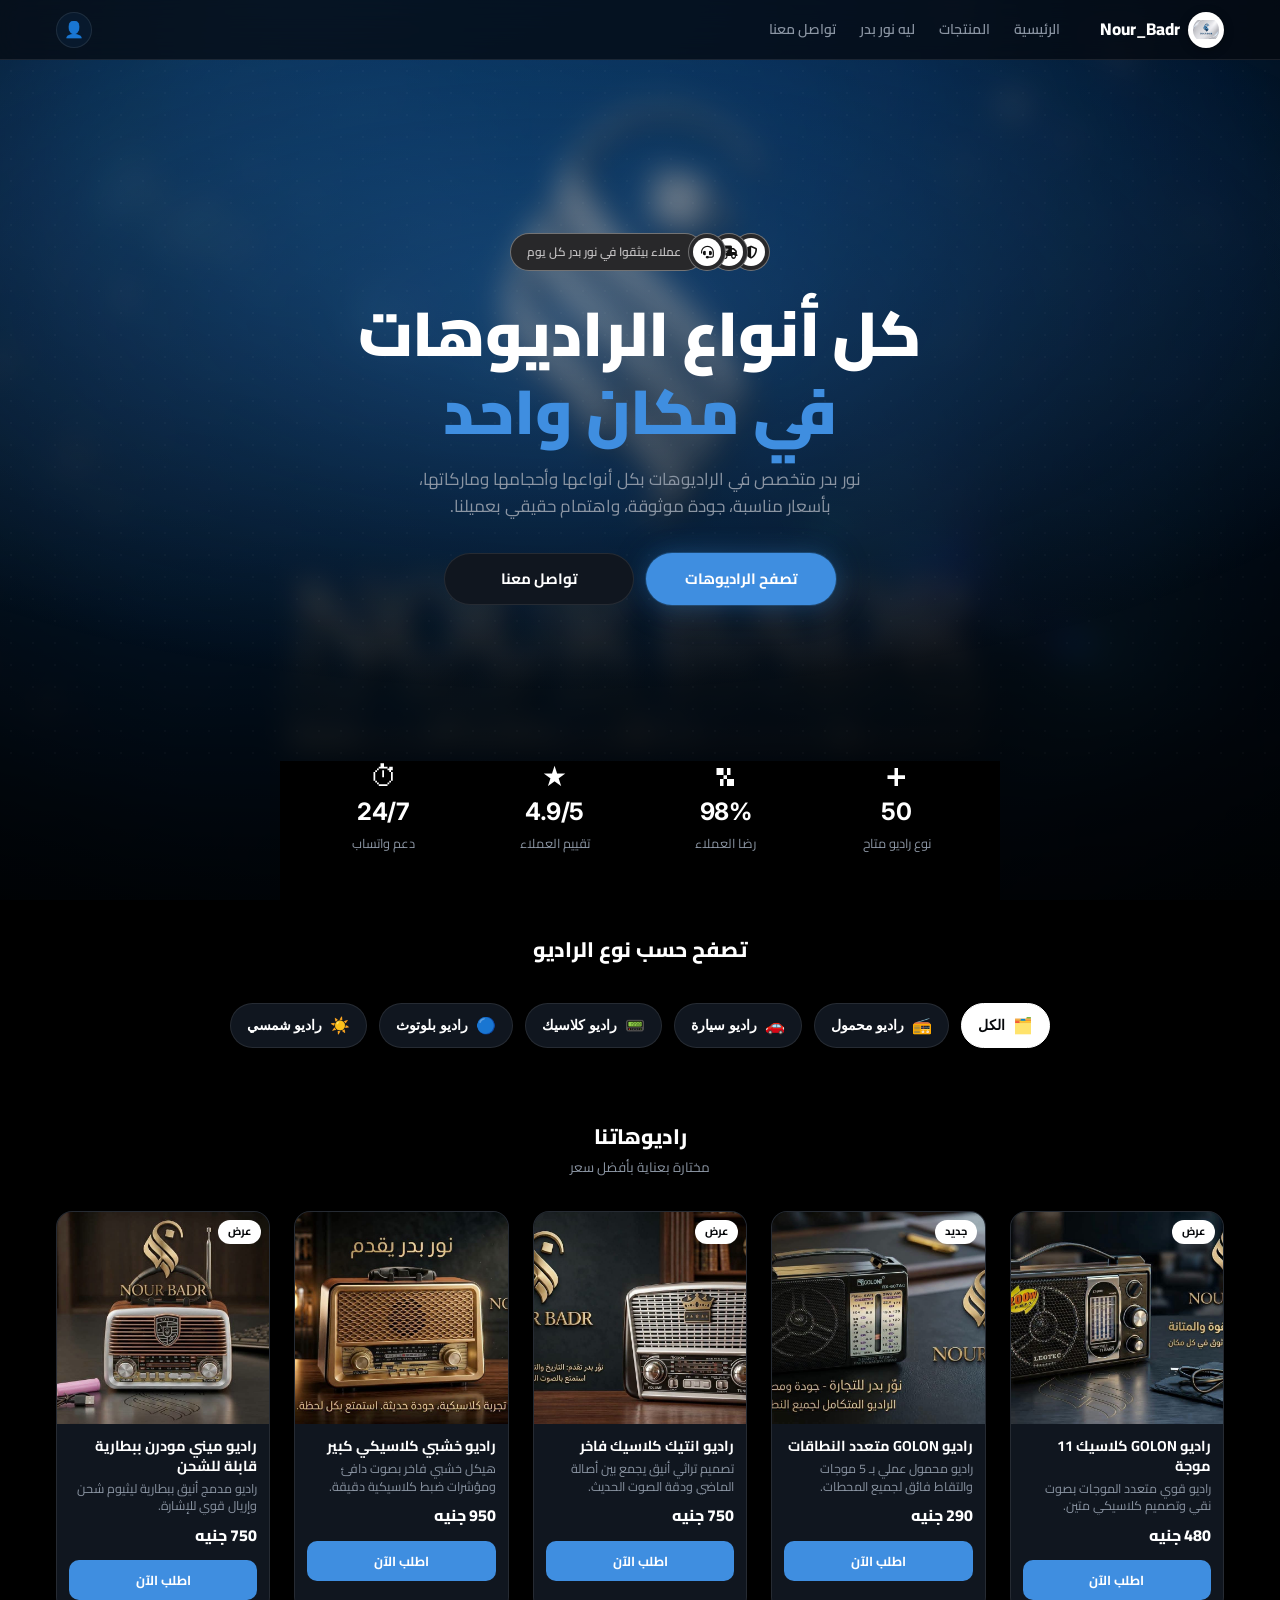
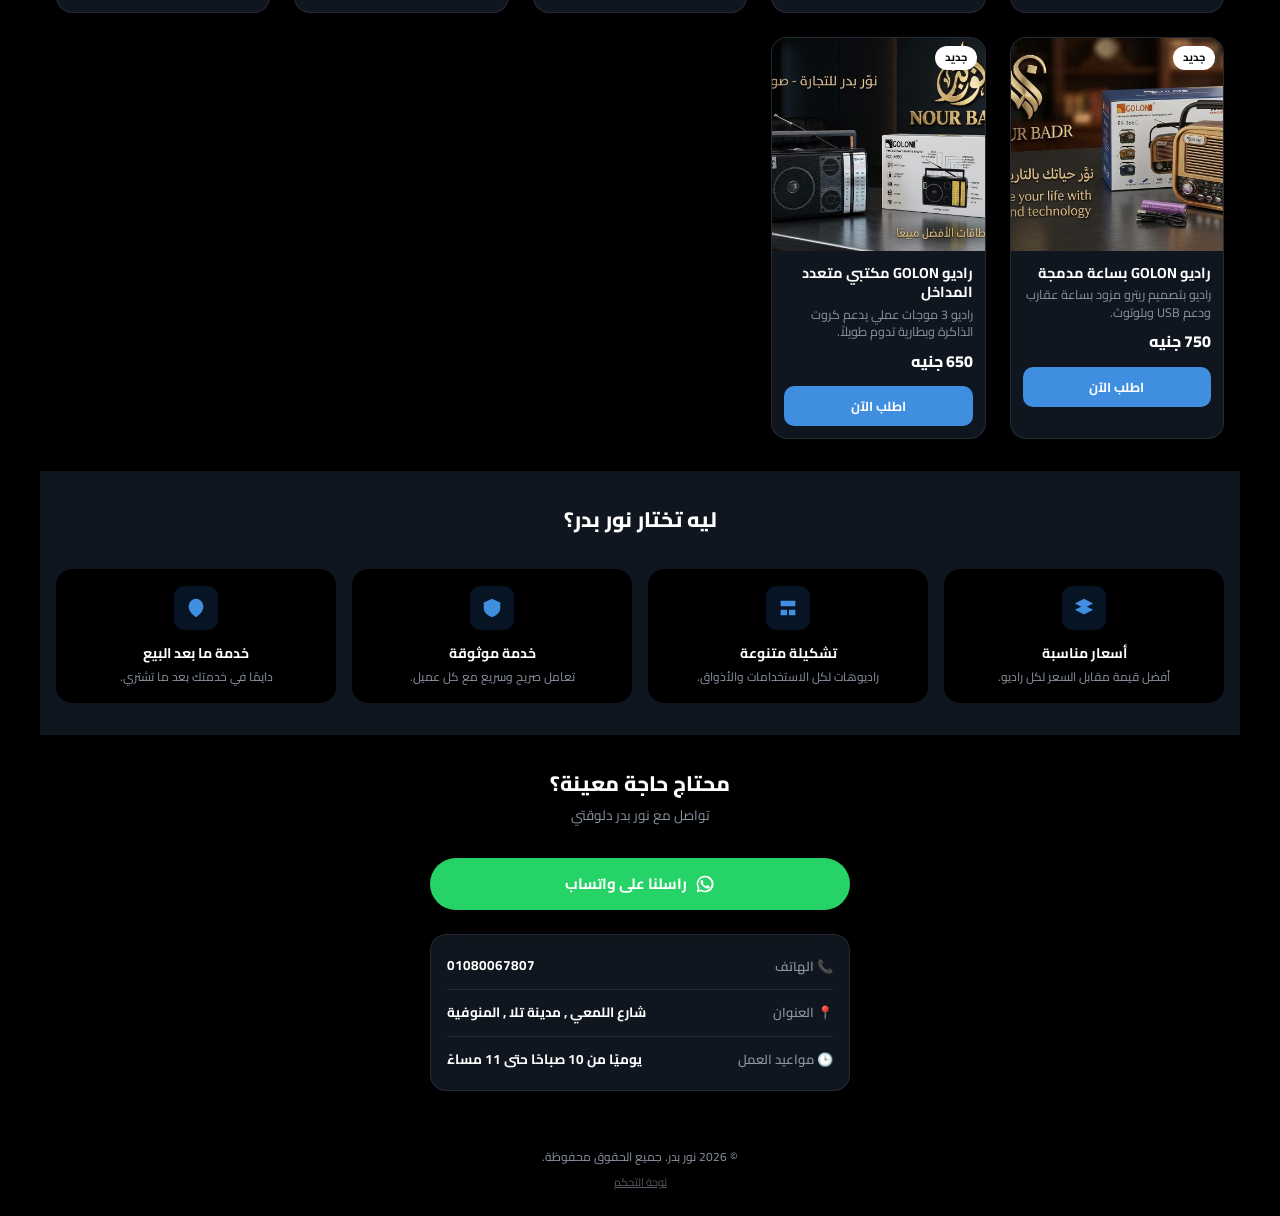
==== index.html @ ef4fe787 "Add files via upload" ====
<!DOCTYPE html>
<html lang="ar" dir="rtl">
<head>
  <meta charset="UTF-8">
  <meta name="viewport" content="width=device-width, initial-scale=1.0, viewport-fit=cover">
  <title>نور بدر | كل أنواع الراديوهات في مكان واحد</title>
  <meta name="description" content="نور بدر - متجرك المتخصص في الراديوهات بكل أنواعها وأحجامها، بأسعار مناسبة وخدمة موثوقة. تصفح الراديوهات واطلب مباشرة عبر واتساب.">

  <!-- Open Graph -->
  <meta property="og:title" content="نور بدر | كل أنواع الراديوهات في مكان واحد">
  <meta property="og:description" content="تشكيلة متنوعة من الراديوهات بأسعار مناسبة وخدمة موثوقة.">
  <meta property="og:type" content="website">
  <meta property="og:image" content="/images/logo.png">
  <meta name="theme-color" content="#000000">

  <link rel="icon" href="/images/favicon.png" type="image/png">

  <!-- خطوط الموقع -->
  <link rel="preconnect" href="https://fonts.googleapis.com">
  <link rel="preconnect" href="https://fonts.gstatic.com" crossorigin>
  <link href="https://fonts.googleapis.com/css2?family=Cairo:wght@400;600;700;800;900&family=Inter:wght@400;500;600&family=Silkscreen:wght@400;700&display=swap" rel="stylesheet">

  <!-- أيقونات (مجانية ومفتوحة المصدر) -->
  <link rel="stylesheet" href="https://cdnjs.cloudflare.com/ajax/libs/font-awesome/6.5.2/css/all.min.css" referrerpolicy="no-referrer">

  <link rel="stylesheet" href="css/style.css">
</head>
<body>

  <!-- خلفية العلامة التجارية الثابتة (صورة نور بدر مع بلور خفيف وتظليل داكن لوضوح النصوص) -->
  <div class="site-bg" aria-hidden="true">
    <div class="site-bg__image"></div>
    <div class="site-bg__scrim"></div>
  </div>

  <!-- خدمات Firebase (تحليلات حقيقية + تسجيل الدخول) — لا تحذف هذه الأسطر -->
  <script src="https://www.gstatic.com/firebasejs/10.13.1/firebase-app-compat.js"></script>
  <script src="https://www.gstatic.com/firebasejs/10.13.1/firebase-auth-compat.js"></script>
  <script src="https://www.gstatic.com/firebasejs/10.13.1/firebase-firestore-compat.js"></script>

  <!-- ===================== Header بسيط ثابت ===================== -->
  <header class="topbar">
    <div class="topbar__inner">
      <img src="images/logo.png" alt="شعار نور بدر" class="topbar__logo" onerror="this.classList.add('img-fallback')">
      <span class="topbar__name"> Nour_Badr </span>

      <nav class="topbar__nav" aria-label="روابط سريعة">
        <a href="#home">الرئيسية</a>
        <a href="#products">المنتجات</a>
        <a href="#why">ليه نور بدر</a>
        <a href="#contact">تواصل معنا</a>
      </nav>

      <button type="button" id="topbarAccountBtn" class="topbar__account" aria-label="حسابي">
        <span id="topbarAccountIcon">👤</span>
      </button>
    </div>
  </header>

  <main>

    <!-- ===================== Hero Section ===================== -->
    <section class="hero" id="home">
      <div class="hero__bg" aria-hidden="true"></div>

      <div class="hero__content">
        <!-- صف الثقة -->
        <div class="trust-row anim" style="--d:0.05s">
          <div class="trust-avatars">
            <span class="trust-avatar"><i class="fa-solid fa-shield-halved"></i></span>
            <span class="trust-avatar"><i class="fa-solid fa-truck-fast"></i></span>
            <span class="trust-avatar"><i class="fa-solid fa-headset"></i></span>
          </div>
          <span class="trust-pill" id="trustText">عملاء بيثقوا في نور بدر كل يوم</span>
        </div>

        <h1 class="hero__title anim" style="--d:0.12s">
          <span class="hero__title-line">كل أنواع الراديوهات</span>
          <span class="hero__title-line hero__title-line--accent">في مكان واحد</span>
        </h1>

        <p class="hero__desc anim" style="--d:0.28s">
          نور بدر متخصص في الراديوهات بكل أنواعها وأحجامها وماركاتها،
          بأسعار مناسبة، جودة موثوقة، واهتمام حقيقي بعميلنا.
        </p>

        <div class="hero__actions anim" style="--d:0.4s">
          <a href="#products" class="btn btn--primary btn--glow">تصفح الراديوهات</a>
          <a href="#contact" class="btn btn--outline">تواصل معنا</a>
        </div>
      </div>
    </section>

    <!-- ===================== إحصائيات نور بدر ===================== -->
    <section class="stats-footer">
      <div class="stat anim" style="--d:0.5s">
        <span class="stat__icon">+</span>
        <span class="stat__value" data-count data-target="50" data-suffix="" data-decimals="0">0</span>
        <span class="stat__label">نوع راديو متاح</span>
      </div>
      <div class="stat anim" style="--d:0.58s">
        <span class="stat__icon">%</span>
        <span class="stat__value" data-count data-target="98" data-suffix="%" data-decimals="0">0</span>
        <span class="stat__label">رضا العملاء</span>
      </div>
      <div class="stat anim" style="--d:0.66s">
        <span class="stat__icon">★</span>
        <span class="stat__value" data-count data-target="4.9" data-suffix="/5" data-decimals="1">0</span>
        <span class="stat__label">تقييم العملاء</span>
      </div>
      <div class="stat anim" style="--d:0.74s">
        <span class="stat__icon">⏱</span>
        <span class="stat__value" data-count data-target="24" data-suffix="/7" data-decimals="0">0</span>
        <span class="stat__label">دعم واتساب</span>
      </div>
    </section>

    <!-- ===================== قسم التصنيفات ===================== -->
    <section class="section reveal-on-scroll" id="categories-section">
      <div class="section__head">
        <h2 class="section__title">تصفح حسب نوع الراديو</h2>
      </div>
      <div class="categories" id="categoriesList">
        <!-- يتم توليد التصنيفات تلقائيًا من js/app.js -->
      </div>
    </section>

    <!-- ===================== قسم المنتجات ===================== -->
    <section class="section reveal-on-scroll" id="products">
      <div class="section__head">
        <h2 class="section__title">راديوهاتنا</h2>
        <p class="section__sub">مختارة بعناية بأفضل سعر</p>
      </div>

      <div class="products-grid" id="productsGrid">
        <!-- يتم توليد كروت المنتجات تلقائيًا من js/app.js -->
      </div>
    </section>

    <!-- ===================== لماذا نور بدر ===================== -->
    <section class="section section--tint reveal-on-scroll" id="why">
      <div class="section__head">
        <h2 class="section__title">ليه تختار نور بدر؟</h2>
      </div>

      <div class="features">
        <div class="feature">
          <div class="feature__icon" aria-hidden="true">
            <svg viewBox="0 0 24 24"><path d="M12 2 2 7l10 5 10-5-10-5Zm0 7L2 14l10 5 10-5-10-5Z"/></svg>
          </div>
          <h3 class="feature__title">أسعار مناسبة</h3>
          <p class="feature__desc">أفضل قيمة مقابل السعر لكل راديو.</p>
        </div>

        <div class="feature">
          <div class="feature__icon" aria-hidden="true">
            <svg viewBox="0 0 24 24"><path d="M4 4h16v6H4zM4 14h7v6H4zM13 14h7v6h-7z"/></svg>
          </div>
          <h3 class="feature__title">تشكيلة متنوعة</h3>
          <p class="feature__desc">راديوهات لكل الاستخدامات والأذواق.</p>
        </div>

        <div class="feature">
          <div class="feature__icon" aria-hidden="true">
            <svg viewBox="0 0 24 24"><path d="M12 2 3 6v6c0 5 4 8.5 9 10 5-1.5 9-5 9-10V6l-9-4Z"/></svg>
          </div>
          <h3 class="feature__title">خدمة موثوقة</h3>
          <p class="feature__desc">تعامل صريح وسريع مع كل عميل.</p>
        </div>

        <div class="feature">
          <div class="feature__icon" aria-hidden="true">
            <svg viewBox="0 0 24 24"><path d="M12 22c5.5-4 8-7.5 8-12a8 8 0 1 0-16 0c0 4.5 2.5 8 8 12Z"/></svg>
          </div>
          <h3 class="feature__title">خدمة ما بعد البيع</h3>
          <p class="feature__desc">دايمًا في خدمتك بعد ما تشتري.</p>
        </div>
      </div>
    </section>

    <!-- ===================== قسم التواصل ===================== -->
    <section class="section contact reveal-on-scroll" id="contact">
      <div class="section__head">
        <h2 class="section__title">محتاج حاجة معينة؟</h2>
        <p class="section__sub">تواصل مع نور بدر دلوقتي</p>
      </div>

      <a href="#" id="contactWhatsappBtn" class="btn btn--whatsapp" target="_blank" rel="noopener">
        <svg viewBox="0 0 24 24" class="btn__icon" aria-hidden="true"><path d="M12 2a10 10 0 0 0-8.6 15L2 22l5.2-1.4A10 10 0 1 0 12 2Zm0 18a8 8 0 0 1-4.1-1.1l-.3-.2-3 .8.8-2.9-.2-.3A8 8 0 1 1 12 20Zm4.4-5.9c-.2-.1-1.5-.7-1.7-.8-.2-.1-.4-.1-.6.1-.2.2-.6.8-.8 1-.1.2-.3.2-.5.1-.2-.1-1-.4-2-1.2-.7-.6-1.2-1.4-1.4-1.6-.1-.2 0-.4.1-.5l.4-.5c.1-.2.2-.3.3-.5.1-.2 0-.4 0-.5 0-.1-.6-1.5-.8-2-.2-.5-.4-.4-.6-.4h-.5c-.2 0-.5.1-.7.3-.2.2-.9.9-.9 2.2s1 2.6 1.1 2.8c.1.2 2 3 4.7 4.2.7.3 1.2.5 1.6.6.7.2 1.3.2 1.8.1.5-.1 1.5-.6 1.8-1.2.2-.6.2-1.1.1-1.2 0-.1-.2-.2-.4-.3Z"/></svg>
        راسلنا على واتساب
      </a>

      <div class="contact-info">
        <div class="contact-info__row">
          <span class="contact-info__label">📞 الهاتف</span>
          <span id="contactPhone" class="contact-info__value"></span>
        </div>
        <div class="contact-info__row">
          <span class="contact-info__label">📍 العنوان</span>
          <span id="contactAddress" class="contact-info__value"></span>
        </div>
        <div class="contact-info__row">
          <span class="contact-info__label">🕒 مواعيد العمل</span>
          <span id="contactHours" class="contact-info__value"></span>
        </div>
      </div>
    </section>

  </main>

  <!-- ===================== Lightbox لتكبير صورة المنتج ===================== -->
  <div class="lightbox" id="lightbox" aria-hidden="true">
    <button type="button" class="lightbox__close" id="lightboxClose" aria-label="إغلاق الصورة">✕</button>
    <div class="lightbox__stage">
      <img src="" alt="" id="lightboxImage" class="lightbox__image">
    </div>
    <p class="lightbox__caption" id="lightboxCaption"></p>
  </div>

  <!-- ===================== نافذة تسجيل الدخول / حساب جديد ===================== -->
  <div class="auth-modal" id="authModal" aria-hidden="true">
    <div class="auth-modal__backdrop" id="authModalBackdrop"></div>
    <div class="auth-modal__panel">
      <button type="button" class="auth-modal__close" id="authModalClose" aria-label="إغلاق">✕</button>

      <!-- حالة: مسجل دخول بالفعل -->
      <div class="auth-panel" id="authPanelAccount" hidden>
        <div class="auth-avatar">👤</div>
        <h3 class="auth-title" id="authAccountName">أهلًا بيك</h3>
        <p class="auth-sub" id="authAccountEmail"></p>
        <button type="button" class="btn btn--primary auth-full" id="authLogoutBtn">تسجيل الخروج</button>
      </div>

      <!-- حالة: تسجيل الدخول / حساب جديد -->
      <div id="authPanelForms">
        <div class="auth-tabs">
          <button type="button" class="auth-tab is-active" data-auth-tab="login">تسجيل الدخول</button>
          <button type="button" class="auth-tab" data-auth-tab="signup">حساب جديد</button>
        </div>

        <p class="auth-error" id="authError" hidden></p>
        <p class="auth-notice" id="authFirebaseNotice" hidden>
          خاصية الحسابات لسه مش مفعّلة على الموقع. صاحب المتجر محتاج يربط حساب Firebase مجاني أولًا (الشرح في README).
        </p>

        <form class="auth-form" id="authPanelLogin" data-auth-panel="login">
          <label class="auth-label">البريد الإلكتروني
            <input type="email" name="email" class="auth-input" required autocomplete="email">
          </label>
          <label class="auth-label">كلمة المرور
            <input type="password" name="password" class="auth-input" required autocomplete="current-password">
          </label>
          <button type="submit" class="btn btn--primary auth-full">تسجيل الدخول</button>
        </form>

        <form class="auth-form" id="authPanelSignup" data-auth-panel="signup" hidden>
          <label class="auth-label">الاسم
            <input type="text" name="name" class="auth-input" required autocomplete="name">
          </label>
          <label class="auth-label">رقم الموبايل
            <input type="tel" name="phone" class="auth-input" required autocomplete="tel" placeholder="01xxxxxxxxx">
          </label>
          <label class="auth-label">البريد الإلكتروني
            <input type="email" name="email" class="auth-input" required autocomplete="email">
          </label>
          <label class="auth-label">كلمة المرور
            <input type="password" name="password" class="auth-input" required minlength="6" autocomplete="new-password">
          </label>
          <button type="submit" class="btn btn--primary auth-full">إنشاء الحساب</button>
        </form>

        <div class="auth-divider"><span>أو</span></div>

        <div class="auth-social">
          <button type="button" class="btn-social" disabled title="قريبًا">
            <span>🔴</span> المتابعة عبر جوجل — قريبًا
          </button>
          <button type="button" class="btn-social" disabled title="قريبًا">
            <span>🔵</span> المتابعة عبر فيسبوك — قريبًا
          </button>
        </div>
      </div>
    </div>
  </div>

  <footer class="footer">
    <p>© <span id="year"></span> نور بدر. جميع الحقوق محفوظة.</p>
    <a href="dashboard.html" class="footer__admin-link">لوحة التحكم</a>
  </footer>

  <!-- ===================== Bottom Navigation ===================== -->
  <nav class="bottom-nav" aria-label="التنقل الرئيسي">
    <a href="#home" class="bottom-nav__item is-active" data-nav>
      <span class="bottom-nav__icon">🏠</span>
      <span class="bottom-nav__label">الرئيسية</span>
    </a>
    <a href="#products" class="bottom-nav__item" data-nav>
      <span class="bottom-nav__icon">📻</span>
      <span class="bottom-nav__label">الراديوهات</span>
    </a>
    <a href="#" id="navWhatsapp" class="bottom-nav__item" target="_blank" rel="noopener">
      <span class="bottom-nav__icon">📱</span>
      <span class="bottom-nav__label">واتساب</span>
    </a>
    <a href="#contact" class="bottom-nav__item" data-nav>
      <span class="bottom-nav__icon">📍</span>
      <span class="bottom-nav__label">الموقع</span>
    </a>
  </nav>

  <script src="js/firebase-config.js"></script>
  <script src="js/app.js"></script>
</body>
</html>
---- css/style.css ----
/* ==========================================================================
   نور بدر — Stylesheet
   الألوان والمساحات والخطوط معرّفة كلها في المتغيرات (Variables) تحت.
   لو حبيت تغيّر لون أساسي في الموقع كله، غيّره من هنا فقط.
   ========================================================================== */

:root {
  /* ---------- الألوان (نور بدر - نسخة داكنة/سينمائية) ---------- */
  --color-white: #10161f;       /* لون الكروت والأسطح (كان أبيض، بقى سطح غامق) */
  --color-white-solid: #ffffff; /* أبيض حقيقي - يستخدم بس للوجو والأزرار البيضاء */
  --color-bg: #000000;          /* خلفية الصفحة الأساسية */
  --color-light-blue: rgba(47, 127, 214, 0.16);      /* لمسة زرقاء شفافة للخلفيات */
  --color-light-blue-soft: rgba(47, 127, 214, 0.08);

  --color-blue: #3f8ee0;        /* أزرق نور بدر - أساسي */
  --color-blue-dark: #2a6bb0;
  --color-blue-glow: rgba(63, 142, 224, 0.45);

  --color-navy: #ffffff;        /* لون العناوين الرئيسية (أبيض على الخلفية الغامقة) */
  --color-navy-soft: #b7c6d9;   /* عناوين ثانوية فاتحة */

  --color-text: #d7dde5;        /* نص أساسي فاتح */
  --color-text-muted: #8b95a3;  /* نص ثانوي باهت */
  --color-border: rgba(255, 255, 255, 0.09);

  --color-success: #25d366;
  --color-old-price: #6b7480;

  /* ---------- الخطوط ---------- */
  --font-main: 'Cairo', 'Segoe UI', Tahoma, sans-serif;
  --font-ui: 'Inter', 'Cairo', system-ui, sans-serif;
  --font-display: 'Silkscreen', 'Cairo', monospace;

  /* ---------- المساحات ---------- */
  --space-1: 4px;
  --space-2: 8px;
  --space-3: 12px;
  --space-4: 16px;
  --space-5: 24px;
  --space-6: 32px;
  --space-7: 48px;

  /* ---------- الحواف والظلال ---------- */
  --radius-sm: 10px;
  --radius-md: 16px;
  --radius-lg: 22px;
  --radius-pill: 999px;

  --shadow-sm: 0 2px 10px rgba(0, 0, 0, 0.35);
  --shadow-md: 0 10px 30px rgba(0, 0, 0, 0.5);
  --shadow-glow: 0 0 0 1px rgba(63, 142, 224, 0.25), 0 0 24px rgba(63, 142, 224, 0.28), 0 0 48px rgba(63, 142, 224, 0.10);

  --topbar-h: 60px;
  --bottom-nav-h: 64px;
}

/* ---------- Reset بسيط ---------- */
* {
  box-sizing: border-box;
}

html {
  scroll-behavior: smooth;
  -webkit-tap-highlight-color: transparent;
  background: #000000;
}

body {
  margin: 0;
  font-family: var(--font-main);
  background: transparent;
  color: var(--color-text);
  line-height: 1.6;
  /* مساحة كافية أسفل الصفحة عشان الـ Bottom Nav ميغطيش المحتوى */
  padding-bottom: calc(var(--bottom-nav-h) + env(safe-area-inset-bottom, 0px) + var(--space-4));
  -webkit-font-smoothing: antialiased;
  -moz-osx-font-smoothing: grayscale;
  position: relative;
}

/* ==========================================================================
   خلفية العلامة التجارية الثابتة (صورة نور بدر)
   بتفضل ثابتة خلف الموقع كله وانت بتمرر، وباينة بوضوح في الهيرو
   وبتلمح من ورا الهيدر الشفاف. لو حبيت تغيّر الصورة، استبدل
   images/brand-background.jpg بصورة تانية بنفس الاسم.
   ========================================================================== */
.site-bg {
  position: fixed;
  inset: 0;
  z-index: -2;
  overflow: hidden;
  background: #000000;
}

.site-bg__image {
  position: absolute;
  inset: -30px;
  background-image: url('../images/brand-background.jpg');
  background-size: cover;
  background-position: center;
  background-repeat: no-repeat;
  filter: blur(14px);
  transform: scale(1.08);
}

.site-bg__scrim {
  position: absolute;
  inset: 0;
  background:
    linear-gradient(180deg, rgba(0, 0, 0, 0.35) 0%, rgba(0, 0, 0, 0.6) 45%, rgba(0, 0, 0, 0.88) 100%);
}

img {
  max-width: 100%;
  display: block;
}

a {
  color: inherit;
  text-decoration: none;
}

h1, h2, h3, p {
  margin: 0;
}

ul {
  list-style: none;
  margin: 0;
  padding: 0;
}

/* حركة أقل لمن يفضّل ذلك */
@media (prefers-reduced-motion: reduce) {
  * {
    animation-duration: 0.01ms !important;
    transition-duration: 0.01ms !important;
    scroll-behavior: auto !important;
  }
}

/* ==========================================================================
   Placeholder للصور غير الموجودة
   ========================================================================== */
.img-fallback,
img.img-fallback {
  visibility: hidden;
  position: relative;
}

.img-placeholder {
  display: flex;
  align-items: center;
  justify-content: center;
  background: linear-gradient(135deg, rgba(63, 142, 224, 0.18) 0%, rgba(63, 142, 224, 0.06) 100%);
  color: var(--color-blue);
  font-size: 12px;
  font-weight: 600;
  text-align: center;
  border-radius: inherit;
  width: 100%;
  height: 100%;
  padding: var(--space-2);
}

/* ==========================================================================
   Topbar
   ========================================================================== */
.topbar {
  position: sticky;
  top: 0;
  z-index: 40;
  height: var(--topbar-h);
  background: rgba(6, 9, 14, 0.72);
  backdrop-filter: blur(14px);
  -webkit-backdrop-filter: blur(14px);
  border-bottom: 1px solid var(--color-border);
}

.topbar__inner {
  height: 100%;
  max-width: 1200px;
  margin: 0 auto;
  padding: 0 var(--space-4);
  display: flex;
  align-items: center;
  gap: var(--space-2);
}

.topbar__nav {
  display: none;
  align-items: center;
  gap: var(--space-5);
  margin-inline-start: var(--space-6);
}

.topbar__nav a {
  font-size: 14px;
  font-weight: 600;
  color: var(--color-text-muted);
  transition: color 0.2s ease;
  position: relative;
  padding: 4px 0;
}

.topbar__nav a:hover {
  color: var(--color-white-solid);
}

.topbar__nav a::after {
  content: "";
  position: absolute;
  bottom: -2px;
  right: 0;
  width: 0;
  height: 2px;
  background: var(--color-blue);
  transition: width 0.25s ease;
}

.topbar__nav a:hover::after {
  width: 100%;
}

.topbar__logo {
  width: 36px;
  height: 36px;
  object-fit: contain;
  border-radius: var(--radius-pill);
  background: var(--color-white-solid);
  padding: 5px;
  box-shadow: var(--shadow-sm);
  transition: transform 0.25s ease;
}

.topbar__logo.img-fallback {
  visibility: visible;
  background: var(--color-light-blue);
  position: relative;
}

.topbar__name {
  font-weight: 800;
  font-size: 17px;
  color: var(--color-navy);
}

.topbar__account {
  margin-inline-start: auto;
  width: 36px;
  height: 36px;
  border-radius: var(--radius-pill);
  border: 1px solid var(--color-border);
  background: var(--color-light-blue-soft);
  font-size: 16px;
  cursor: pointer;
  display: flex;
  align-items: center;
  justify-content: center;
  transition: transform 0.2s ease, border-color 0.2s ease, background 0.2s ease;
}

.topbar__account:active {
  transform: scale(0.92);
}

@media (hover: hover) and (pointer: fine) {
  .topbar__logo:hover {
    transform: scale(1.08) rotate(-4deg);
  }

  .topbar__account:hover {
    transform: scale(1.08);
    border-color: var(--color-blue);
    background: var(--color-light-blue);
  }
}

/* ==========================================================================
   Hero — نسخة داكنة سينمائية (بدون فيديو، بخلفية متحركة بديلة)
   ========================================================================== */
.hero {
  position: relative;
  max-width: 100%;
  margin: 0 auto;
  padding: var(--space-7) var(--space-5) var(--space-6);
  text-align: center;
  overflow: hidden;
  min-height: 78vh;
  display: flex;
  align-items: center;
  justify-content: center;
}

.hero__content {
  position: relative;
  z-index: 1;
  width: 100%;
  max-width: 720px;
  margin: 0 auto;
}

.hero__bg {
  position: absolute;
  inset: 0;
  z-index: 0;
  background:
    radial-gradient(60% 45% at 22% 18%, rgba(63, 142, 224, 0.28) 0%, transparent 60%),
    radial-gradient(55% 40% at 82% 12%, rgba(63, 142, 224, 0.16) 0%, transparent 60%),
    radial-gradient(70% 55% at 50% 100%, rgba(63, 142, 224, 0.10) 0%, transparent 65%),
    transparent;
  background-size: 200% 200%, 200% 200%, 200% 200%, 100% 100%;
  animation: heroDrift 18s ease-in-out infinite alternate;
}

.hero__bg::after {
  content: "";
  position: absolute;
  inset: 0;
  background-image: radial-gradient(rgba(255, 255, 255, 0.05) 1px, transparent 1px);
  background-size: 22px 22px;
  opacity: 0.5;
}

@keyframes heroDrift {
  0% { background-position: 0% 0%, 100% 0%, 50% 100%, 0 0; }
  100% { background-position: 20% 15%, 80% 20%, 55% 90%, 0 0; }
}

/* ---------- صف الثقة ---------- */
.trust-row {
  display: inline-flex;
  align-items: center;
  margin-bottom: var(--space-5);
  --trust-size: 38px;
}

.trust-avatars {
  display: flex;
  align-items: center;
}

.trust-avatar {
  width: var(--trust-size);
  height: var(--trust-size);
  border-radius: var(--radius-pill);
  background: #28282a;
  border: 1px solid rgba(255, 255, 255, 0.35);
  padding: 4px;
  display: flex;
  align-items: center;
  justify-content: center;
  position: relative;
  z-index: 1;
  transition: transform 0.3s ease;
}

.trust-avatar::before {
  content: "";
  position: absolute;
  inset: 4px;
  border-radius: var(--radius-pill);
  background: var(--color-white-solid);
  z-index: -1;
}

.trust-avatar i {
  font-size: 13px;
  color: #111;
}

.trust-avatar:nth-child(2) { margin-inline-start: calc(var(--trust-size) * -0.42); z-index: 2; }
.trust-avatar:nth-child(3) { margin-inline-start: calc(var(--trust-size) * -0.42); z-index: 3; }

@media (hover: hover) and (pointer: fine) {
  .trust-avatars:hover .trust-avatar:nth-child(1) { transform: translateY(-2px); }
  .trust-avatars:hover .trust-avatar:nth-child(2) { transform: translateY(-4px); }
  .trust-avatars:hover .trust-avatar:nth-child(3) { transform: translateY(-2px); }
}

.trust-pill {
  background: #28282a;
  border: 1px solid rgba(255, 255, 255, 0.35);
  border-radius: var(--radius-pill);
  height: var(--trust-size);
  display: flex;
  align-items: center;
  margin-inline-start: calc(var(--trust-size) * -0.42);
  padding-inline-start: calc(var(--trust-size) * 0.58);
  padding-inline-end: var(--space-4);
  font-size: 12px;
  font-weight: 600;
  color: #c4c2c3;
  white-space: nowrap;
}

.hero__title {
  font-family: var(--font-main);
  font-weight: 900;
  letter-spacing: -0.01em;
  line-height: 1.25;
  margin-bottom: var(--space-4);
}

.hero__title-line {
  display: block;
  font-size: clamp(30px, 5.4vw, 62px);
  color: var(--color-white-solid);
}

.hero__title-line--accent {
  color: var(--color-blue);
}

.hero__desc {
  font-size: clamp(15px, 1.4vw, 17px);
  color: var(--color-text-muted);
  max-width: min(460px, 92%);
  margin: 0 auto var(--space-6);
}

.hero__actions {
  display: flex;
  flex-direction: column;
  gap: var(--space-3);
}

/* ==========================================================================
   إحصائيات نور بدر (Stats Footer)
   ========================================================================== */
.stats-footer {
  max-width: 720px;
  margin: 0 auto;
  padding: 0 var(--space-5) var(--space-7);
  display: grid;
  grid-template-columns: repeat(4, 1fr);
  gap: var(--space-3);
  background: #000000;
  position: relative;
  margin-top: -1px; /* عشان تتلحم مع خلفية الهيرو المتحركة */
}

.stat {
  display: flex;
  flex-direction: column;
  align-items: center;
  text-align: center;
  gap: 4px;
}

.stat__icon {
  font-family: var(--font-display);
  font-size: clamp(18px, 3vw, 28px);
  color: var(--color-white-solid);
  line-height: 1;
}

.stat__value {
  font-family: var(--font-ui);
  font-weight: 700;
  font-size: clamp(16px, 2.4vw, 24px);
  color: var(--color-white-solid);
  letter-spacing: -0.02em;
  direction: ltr;
}

.stat__label {
  font-size: clamp(10.5px, 1vw, 13px);
  color: var(--color-text-muted);
  line-height: 1.4;
}

/* ==========================================================================
   حركة الظهور المشتركة (Entrance Animation)
   ========================================================================== */
.anim {
  opacity: 0;
  transform: translateY(18px) scale(0.98);
  filter: blur(4px);
  animation: reveal 0.8s cubic-bezier(0.22, 1, 0.36, 1) forwards;
  animation-delay: var(--d, 0s);
}

@keyframes reveal {
  to {
    opacity: 1;
    transform: translateY(0) scale(1);
    filter: blur(0);
  }
}

@media (prefers-reduced-motion: reduce) {
  .anim {
    opacity: 1;
    transform: none;
    filter: none;
    animation: none;
  }
  .hero__bg {
    animation: none;
  }
}

/* حركة ظهور تدريجي للأقسام أثناء التمرير (بدون تأثير على الهيرو) */
.reveal-on-scroll {
  opacity: 0;
  transform: translateY(26px);
  transition: opacity 0.7s cubic-bezier(0.22, 1, 0.36, 1), transform 0.7s cubic-bezier(0.22, 1, 0.36, 1);
}

.reveal-on-scroll.is-visible {
  opacity: 1;
  transform: translateY(0);
}

@media (prefers-reduced-motion: reduce) {
  .reveal-on-scroll {
    opacity: 1;
    transform: none;
    transition: none;
  }
}

/* حركة "دخول" للكروت اللي بيتولدها الجافاسكريبت (منتجات/تصنيفات) - بتتشغل كل مرة يتغيّر فيها الفلتر */
.card-enter {
  animation: cardEnter 0.5s cubic-bezier(0.22, 1, 0.36, 1) backwards;
}

@keyframes cardEnter {
  from {
    opacity: 0;
    transform: translateY(16px) scale(0.96);
  }
  to {
    opacity: 1;
    transform: translateY(0) scale(1);
  }
}

@media (prefers-reduced-motion: reduce) {
  .card-enter {
    animation: none;
  }
}

/* ==========================================================================
   أزرار عامة
   ========================================================================== */
.btn {
  display: inline-flex;
  align-items: center;
  justify-content: center;
  gap: var(--space-2);
  height: 52px;
  padding: 0 var(--space-5);
  border-radius: var(--radius-pill);
  font-family: var(--font-main);
  font-weight: 700;
  font-size: 15px;
  border: none;
  cursor: pointer;
  transition: transform 0.2s cubic-bezier(0.22, 1, 0.36, 1), box-shadow 0.2s ease, opacity 0.2s ease, background 0.2s ease;
}

.btn:active {
  transform: scale(0.97);
}

.btn--primary {
  background: var(--color-blue);
  color: var(--color-white-solid);
  box-shadow: var(--shadow-sm);
}

.btn--glow {
  box-shadow: var(--shadow-glow);
}

.btn--glow:active {
  box-shadow: 0 0 0 1px rgba(63, 142, 224, 0.35), 0 0 30px rgba(63, 142, 224, 0.4), 0 0 56px rgba(63, 142, 224, 0.16);
}

.btn--outline {
  background: var(--color-white);
  color: var(--color-navy);
  border: 1.5px solid var(--color-border);
}

.btn--whatsapp {
  width: 100%;
  background: var(--color-success);
  color: var(--color-white-solid);
  box-shadow: var(--shadow-md);
  animation: whatsappBreathe 2.6s ease-in-out infinite;
}

@keyframes whatsappBreathe {
  0%, 100% { box-shadow: var(--shadow-md), 0 0 0 0 rgba(37, 211, 102, 0.5); }
  50% { box-shadow: var(--shadow-md), 0 0 0 10px rgba(37, 211, 102, 0); }
}

@media (hover: hover) and (pointer: fine) {
  .btn--primary:hover {
    transform: translateY(-2px);
    background: var(--color-blue-dark);
    box-shadow: 0 8px 20px rgba(63, 142, 224, 0.4);
  }

  .btn--glow:hover {
    box-shadow: 0 0 0 1px rgba(63, 142, 224, 0.35), 0 0 30px rgba(63, 142, 224, 0.42), 0 0 60px rgba(63, 142, 224, 0.18);
  }

  .btn--outline:hover {
    transform: translateY(-2px);
    border-color: var(--color-blue);
    color: var(--color-white-solid);
  }

  .btn--whatsapp:hover {
    transform: translateY(-2px) scale(1.02);
    animation-play-state: paused;
    box-shadow: 0 10px 26px rgba(37, 211, 102, 0.5);
  }
}

.btn__icon {
  width: 20px;
  height: 20px;
  fill: currentColor;
  transition: transform 0.3s ease;
}

@media (hover: hover) and (pointer: fine) {
  .btn--whatsapp:hover .btn__icon {
    transform: rotate(-8deg) scale(1.1);
  }
}

/* ==========================================================================
   أقسام عامة
   ========================================================================== */
.section {
  max-width: 1200px;
  margin: 0 auto;
  padding: var(--space-6) var(--space-4);
}

.section--tint {
  background: var(--color-white);
}

.section__head {
  margin-bottom: var(--space-5);
  padding: 0 var(--space-1);
}

.section__title {
  font-size: 21px;
  font-weight: 800;
  color: var(--color-navy);
}

.section__sub {
  margin-top: var(--space-1);
  font-size: 13.5px;
  color: var(--color-text-muted);
}

/* ==========================================================================
   التصنيفات (Categories)
   ========================================================================== */
.categories {
  display: flex;
  gap: var(--space-3);
  overflow-x: auto;
  padding: var(--space-1) var(--space-1) var(--space-2);
  scroll-snap-type: x proximity;
  -webkit-overflow-scrolling: touch;
}

.categories::-webkit-scrollbar {
  display: none;
}

.category-card {
  flex: 0 0 auto;
  scroll-snap-align: start;
  display: flex;
  align-items: center;
  gap: var(--space-2);
  padding: var(--space-3) var(--space-4);
  background: var(--color-white);
  border: 1px solid var(--color-border);
  border-radius: var(--radius-pill);
  font-size: 13.5px;
  font-weight: 700;
  color: var(--color-navy);
  white-space: nowrap;
  cursor: pointer;
  transition: background 0.2s ease, color 0.2s ease, border-color 0.2s ease, transform 0.2s ease, box-shadow 0.2s ease;
}

.category-card:active {
  transform: scale(0.95);
}

.category-card__icon {
  font-size: 16px;
  display: inline-block;
  transition: transform 0.3s ease;
}

.category-card.is-active {
  background: var(--color-navy);
  border-color: var(--color-navy);
  color: #05070a;
}

@media (hover: hover) and (pointer: fine) {
  .category-card:hover {
    transform: translateY(-3px);
    border-color: var(--color-blue);
    box-shadow: 0 6px 16px rgba(63, 142, 224, 0.25);
  }

  .category-card:hover .category-card__icon {
    transform: scale(1.2) rotate(-6deg);
  }
}

/* ==========================================================================
   المنتجات (Products Grid)
   ========================================================================== */
.products-grid {
  display: grid;
  grid-template-columns: repeat(2, 1fr);
  gap: var(--space-4);
}

.product-card {
  background: var(--color-white);
  border: 1px solid var(--color-border);
  border-radius: var(--radius-md);
  overflow: hidden;
  box-shadow: var(--shadow-sm);
  display: flex;
  flex-direction: column;
  transition: transform 0.3s cubic-bezier(0.22, 1, 0.36, 1), box-shadow 0.3s ease, border-color 0.3s ease;
}

.product-card:active {
  transform: scale(0.98);
}

.product-card__media {
  position: relative;
  width: 100%;
  aspect-ratio: 1 / 1;
  background: var(--color-light-blue-soft);
  overflow: hidden;
}

.product-card__media-btn {
  width: 100%;
  height: 100%;
  padding: 0;
  border: none;
  background: none;
  cursor: zoom-in;
  display: block;
}

.product-card__media img {
  width: 100%;
  height: 100%;
  object-fit: cover;
  transition: transform 0.5s cubic-bezier(0.22, 1, 0.36, 1);
}

@media (hover: hover) and (pointer: fine) {
  .product-card:hover {
    transform: translateY(-6px);
    box-shadow: 0 16px 34px rgba(0, 0, 0, 0.55), 0 0 0 1px rgba(63, 142, 224, 0.3);
    border-color: rgba(63, 142, 224, 0.35);
  }

  .product-card:hover .product-card__media img {
    transform: scale(1.08);
  }
}

body.no-scroll {
  overflow: hidden;
}

.product-card__badge {
  position: absolute;
  top: var(--space-2);
  inset-inline-start: var(--space-2);
  background: var(--color-navy);
  color: #05070a;
  font-size: 11px;
  font-weight: 700;
  padding: 3px 10px;
  border-radius: var(--radius-pill);
  animation: badgePulse 2.4s ease-in-out infinite;
}

@keyframes badgePulse {
  0%, 100% { box-shadow: 0 0 0 0 rgba(255, 255, 255, 0.35); }
  50% { box-shadow: 0 0 0 5px rgba(255, 255, 255, 0); }
}

.product-card__body {
  padding: var(--space-3);
  display: flex;
  flex-direction: column;
  gap: var(--space-1);
  flex: 1;
}

.product-card__category {
  font-size: 11px;
  font-weight: 700;
  color: var(--color-blue);
  text-transform: uppercase;
  letter-spacing: 0.04em;
}

.product-card__name {
  font-size: 14.5px;
  font-weight: 700;
  color: var(--color-navy);
  line-height: 1.35;
}

.product-card__desc {
  font-size: 12.5px;
  color: var(--color-text-muted);
  line-height: 1.4;
  /* سطرين فقط */
  display: -webkit-box;
  -webkit-line-clamp: 2;
  -webkit-box-orient: vertical;
  overflow: hidden;
}

.product-card__prices {
  display: flex;
  align-items: baseline;
  gap: var(--space-2);
  margin-top: var(--space-1);
}

.product-card__price {
  font-size: 16px;
  font-weight: 800;
  color: var(--color-navy);
}

.product-card__old-price {
  font-size: 12.5px;
  color: var(--color-old-price);
  text-decoration: line-through;
}

.product-card__cta {
  position: relative;
  overflow: hidden;
  margin-top: var(--space-2);
  height: 40px;
  border: none;
  border-radius: var(--radius-sm);
  background: var(--color-blue);
  color: var(--color-white-solid);
  font-family: var(--font-main);
  font-weight: 700;
  font-size: 13px;
  cursor: pointer;
  transition: background 0.2s ease, transform 0.2s ease, box-shadow 0.2s ease;
}

.product-card__cta::after {
  content: "";
  position: absolute;
  inset: 0;
  background: linear-gradient(120deg, transparent 30%, rgba(255, 255, 255, 0.35) 50%, transparent 70%);
  transform: translateX(-100%);
  transition: transform 0.6s ease;
}

.product-card__cta:active {
  transform: scale(0.96);
  background: var(--color-blue-dark);
}

@media (hover: hover) and (pointer: fine) {
  .product-card__cta:hover {
    transform: translateY(-2px);
    box-shadow: 0 6px 18px rgba(63, 142, 224, 0.45);
  }

  .product-card__cta:hover::after {
    transform: translateX(100%);
  }
}

.products-empty {
  grid-column: 1 / -1;
  text-align: center;
  color: var(--color-text-muted);
  font-size: 13.5px;
  padding: var(--space-6) 0;
}

/* ==========================================================================
   لماذا نور بدر (Features)
   ========================================================================== */
.features {
  display: grid;
  grid-template-columns: 1fr 1fr;
  gap: var(--space-4);
}

.feature {
  background: var(--color-bg);
  border: 1px solid transparent;
  border-radius: var(--radius-md);
  padding: var(--space-4);
  text-align: center;
  transition: transform 0.3s cubic-bezier(0.22, 1, 0.36, 1), border-color 0.3s ease, background 0.3s ease;
}

.feature__icon {
  width: 44px;
  height: 44px;
  margin: 0 auto var(--space-3);
  border-radius: var(--radius-sm);
  background: var(--color-light-blue);
  display: flex;
  align-items: center;
  justify-content: center;
  transition: transform 0.35s cubic-bezier(0.22, 1, 0.36, 1);
}

.feature__icon svg {
  width: 22px;
  height: 22px;
  fill: var(--color-blue);
}

@media (hover: hover) and (pointer: fine) {
  .feature:hover {
    transform: translateY(-5px);
    border-color: rgba(63, 142, 224, 0.3);
    background: var(--color-light-blue-soft);
  }

  .feature:hover .feature__icon {
    transform: scale(1.12) rotate(8deg);
  }
}

.feature__title {
  font-size: 14px;
  font-weight: 700;
  color: var(--color-navy);
  margin-bottom: var(--space-1);
}

.feature__desc {
  font-size: 12px;
  color: var(--color-text-muted);
  line-height: 1.5;
}

/* ==========================================================================
   التواصل (Contact)
   ========================================================================== */
.contact {
  text-align: center;
}

.contact .btn--whatsapp,
.contact-info {
  max-width: 420px;
  margin-left: auto;
  margin-right: auto;
}

.contact-info {
  margin-top: var(--space-5);
  background: var(--color-white);
  border: 1px solid var(--color-border);
  border-radius: var(--radius-md);
  padding: var(--space-2) var(--space-4);
  text-align: start;
}

.contact-info__row {
  display: flex;
  justify-content: space-between;
  align-items: center;
  gap: var(--space-3);
  padding: var(--space-3) 0;
}

.contact-info__row + .contact-info__row {
  border-top: 1px solid var(--color-border);
}

.contact-info__label {
  font-size: 13px;
  color: var(--color-text-muted);
  font-weight: 600;
  white-space: nowrap;
}

.contact-info__value {
  font-size: 13.5px;
  color: var(--color-navy);
  font-weight: 700;
  text-align: end;
}

/* ==========================================================================
   Footer
   ========================================================================== */
.footer {
  text-align: center;
  padding: var(--space-5) var(--space-4);
  font-size: 12px;
  color: var(--color-text-muted);
}

.footer__admin-link {
  display: inline-block;
  margin-top: var(--space-2);
  font-size: 11px;
  color: var(--color-text-muted);
  opacity: 0.6;
  text-decoration: underline;
}

/* ==========================================================================
   Bottom Navigation
   ========================================================================== */
.bottom-nav {
  position: fixed;
  bottom: 0;
  inset-inline: 0;
  z-index: 50;
  height: calc(var(--bottom-nav-h) + env(safe-area-inset-bottom, 0px));
  padding-bottom: env(safe-area-inset-bottom, 0px);
  background: var(--color-white);
  border-top: 1px solid var(--color-border);
  display: flex;
  align-items: stretch;
  max-width: 480px;
  margin: 0 auto;
  box-shadow: 0 -6px 24px rgba(0, 0, 0, 0.5);
}

.bottom-nav__item {
  flex: 1;
  display: flex;
  flex-direction: column;
  align-items: center;
  justify-content: center;
  gap: 2px;
  color: var(--color-text-muted);
  transition: color 0.15s ease;
}

.bottom-nav__item.is-active {
  color: var(--color-blue);
}

.bottom-nav__icon {
  font-size: 20px;
  line-height: 1;
}

.bottom-nav__label {
  font-size: 10.5px;
  font-weight: 700;
}

/* ==========================================================================
   شاشات أوسع (تابلت / كمبيوتر) — الموقع بياخد عرض الشاشة بالكامل
   ========================================================================== */
@media (min-width: 640px) {
  .products-grid {
    grid-template-columns: repeat(3, 1fr);
  }

  .features {
    grid-template-columns: repeat(4, 1fr);
  }

  .hero__actions {
    flex-direction: row;
    justify-content: center;
  }

  .hero__actions .btn {
    min-width: 190px;
  }
}

@media (min-width: 860px) {
  /* إخفاء شريط التنقل السفلي على الشاشات الواسعة، واستخدام قائمة الهيدر بدلها */
  .bottom-nav {
    display: none;
  }

  body {
    padding-bottom: 0;
  }

  .topbar__nav {
    display: flex;
  }

  .products-grid {
    grid-template-columns: repeat(4, 1fr);
    gap: var(--space-5);
  }

  .categories {
    flex-wrap: wrap;
    justify-content: center;
    overflow-x: visible;
  }

  .section__head {
    text-align: center;
    max-width: 640px;
    margin-left: auto;
    margin-right: auto;
    margin-bottom: var(--space-6);
  }
}

@media (min-width: 1100px) {
  .products-grid {
    grid-template-columns: repeat(5, 1fr);
  }
}

@media (min-width: 860px) {
  .lightbox__stage {
    max-width: 560px;
  }
}

/* ==========================================================================
   Lightbox — تكبير صورة المنتج
   ========================================================================== */
.lightbox {
  position: fixed;
  inset: 0;
  z-index: 100;
  background: rgba(0, 0, 0, 0.94);
  display: flex;
  flex-direction: column;
  align-items: center;
  justify-content: center;
  padding: var(--space-5);
  opacity: 0;
  visibility: hidden;
  transition: opacity 0.2s ease;
}

.lightbox.is-open {
  opacity: 1;
  visibility: visible;
}

.lightbox__stage {
  width: 100%;
  max-width: 420px;
  display: flex;
  align-items: center;
  justify-content: center;
}

.lightbox__image {
  width: 100%;
  max-height: 70vh;
  object-fit: contain;
  border-radius: var(--radius-md);
  background: var(--color-white);
  box-shadow: var(--shadow-md);
  transform: scale(0.96);
  transition: transform 0.2s ease;
}

.lightbox.is-open .lightbox__image {
  transform: scale(1);
}

.lightbox__caption {
  margin-top: var(--space-4);
  color: var(--color-white-solid);
  font-size: 14px;
  font-weight: 700;
  text-align: center;
}

.lightbox__close {
  position: absolute;
  top: calc(var(--space-4) + env(safe-area-inset-top, 0px));
  inset-inline-end: var(--space-4);
  width: 40px;
  height: 40px;
  border-radius: var(--radius-pill);
  border: none;
  background: var(--color-white);
  color: var(--color-navy);
  font-size: 16px;
  font-weight: 700;
  cursor: pointer;
}

/* ==========================================================================
   نافذة تسجيل الدخول / إنشاء حساب — Auth Modal
   ========================================================================== */
.auth-modal {
  position: fixed;
  inset: 0;
  z-index: 100;
  display: flex;
  align-items: flex-end;
  opacity: 0;
  visibility: hidden;
  transition: opacity 0.2s ease;
}

.auth-modal.is-open {
  opacity: 1;
  visibility: visible;
}

.auth-modal__backdrop {
  position: absolute;
  inset: 0;
  background: rgba(0, 0, 0, 0.7);
}

.auth-modal__panel {
  position: relative;
  z-index: 1;
  width: 100%;
  max-width: 480px;
  margin: 0 auto;
  max-height: 88vh;
  overflow-y: auto;
  background: var(--color-white);
  border-radius: var(--radius-lg) var(--radius-lg) 0 0;
  padding: var(--space-6) var(--space-5) calc(var(--space-6) + env(safe-area-inset-bottom, 0px));
  transform: translateY(12px);
  transition: transform 0.2s ease;
}

.auth-modal.is-open .auth-modal__panel {
  transform: translateY(0);
}

.auth-modal__close {
  position: absolute;
  top: var(--space-4);
  inset-inline-end: var(--space-4);
  width: 32px;
  height: 32px;
  border-radius: var(--radius-pill);
  border: 1px solid var(--color-border);
  background: var(--color-white);
  font-size: 14px;
  cursor: pointer;
}

.auth-tabs {
  display: flex;
  gap: var(--space-2);
  background: var(--color-bg);
  border-radius: var(--radius-pill);
  padding: 4px;
  margin-bottom: var(--space-5);
}

.auth-tab {
  flex: 1;
  border: none;
  background: none;
  padding: var(--space-2) var(--space-3);
  border-radius: var(--radius-pill);
  font-family: var(--font-main);
  font-weight: 700;
  font-size: 13.5px;
  color: var(--color-text-muted);
  cursor: pointer;
  transition: background 0.15s ease, color 0.15s ease;
}

.auth-tab.is-active {
  background: var(--color-navy);
  color: #05070a;
}

.auth-form {
  display: flex;
  flex-direction: column;
  gap: var(--space-4);
}

.auth-label {
  display: flex;
  flex-direction: column;
  gap: var(--space-2);
  font-size: 13px;
  font-weight: 700;
  color: var(--color-navy);
}

.auth-input {
  height: 46px;
  border: 1.5px solid var(--color-border);
  border-radius: var(--radius-sm);
  padding: 0 var(--space-3);
  font-family: var(--font-main);
  font-size: 14px;
  color: var(--color-text);
  background: var(--color-bg);
}

.auth-input:focus {
  outline: none;
  border-color: var(--color-blue);
}

.auth-full {
  width: 100%;
  margin-top: var(--space-1);
}

.auth-error {
  background: rgba(255, 90, 90, 0.12);
  color: #ff8787;
  border: 1px solid rgba(255, 90, 90, 0.3);
  border-radius: var(--radius-sm);
  padding: var(--space-2) var(--space-3);
  font-size: 12.5px;
  font-weight: 600;
  margin-bottom: var(--space-4);
}

.auth-notice {
  background: var(--color-light-blue-soft);
  color: var(--color-navy-soft);
  border-radius: var(--radius-sm);
  padding: var(--space-3);
  font-size: 12.5px;
  line-height: 1.6;
  margin-bottom: var(--space-4);
}

.auth-divider {
  display: flex;
  align-items: center;
  gap: var(--space-3);
  margin: var(--space-5) 0 var(--space-4);
  color: var(--color-text-muted);
  font-size: 12px;
}

.auth-divider::before,
.auth-divider::after {
  content: "";
  flex: 1;
  height: 1px;
  background: var(--color-border);
}

.auth-social {
  display: flex;
  flex-direction: column;
  gap: var(--space-3);
}

.btn-social {
  height: 46px;
  border-radius: var(--radius-sm);
  border: 1.5px solid var(--color-border);
  background: var(--color-bg);
  color: var(--color-text-muted);
  font-family: var(--font-main);
  font-weight: 700;
  font-size: 13.5px;
  display: flex;
  align-items: center;
  justify-content: center;
  gap: var(--space-2);
  cursor: not-allowed;
  opacity: 0.7;
}

.auth-avatar {
  width: 56px;
  height: 56px;
  border-radius: var(--radius-pill);
  background: var(--color-light-blue);
  display: flex;
  align-items: center;
  justify-content: center;
  font-size: 26px;
  margin: 0 auto var(--space-4);
}

.auth-title {
  text-align: center;
  font-size: 17px;
  font-weight: 800;
  color: var(--color-navy);
  margin-bottom: var(--space-1);
}

.auth-sub {
  text-align: center;
  font-size: 13px;
  color: var(--color-text-muted);
  margin-bottom: var(--space-5);
}
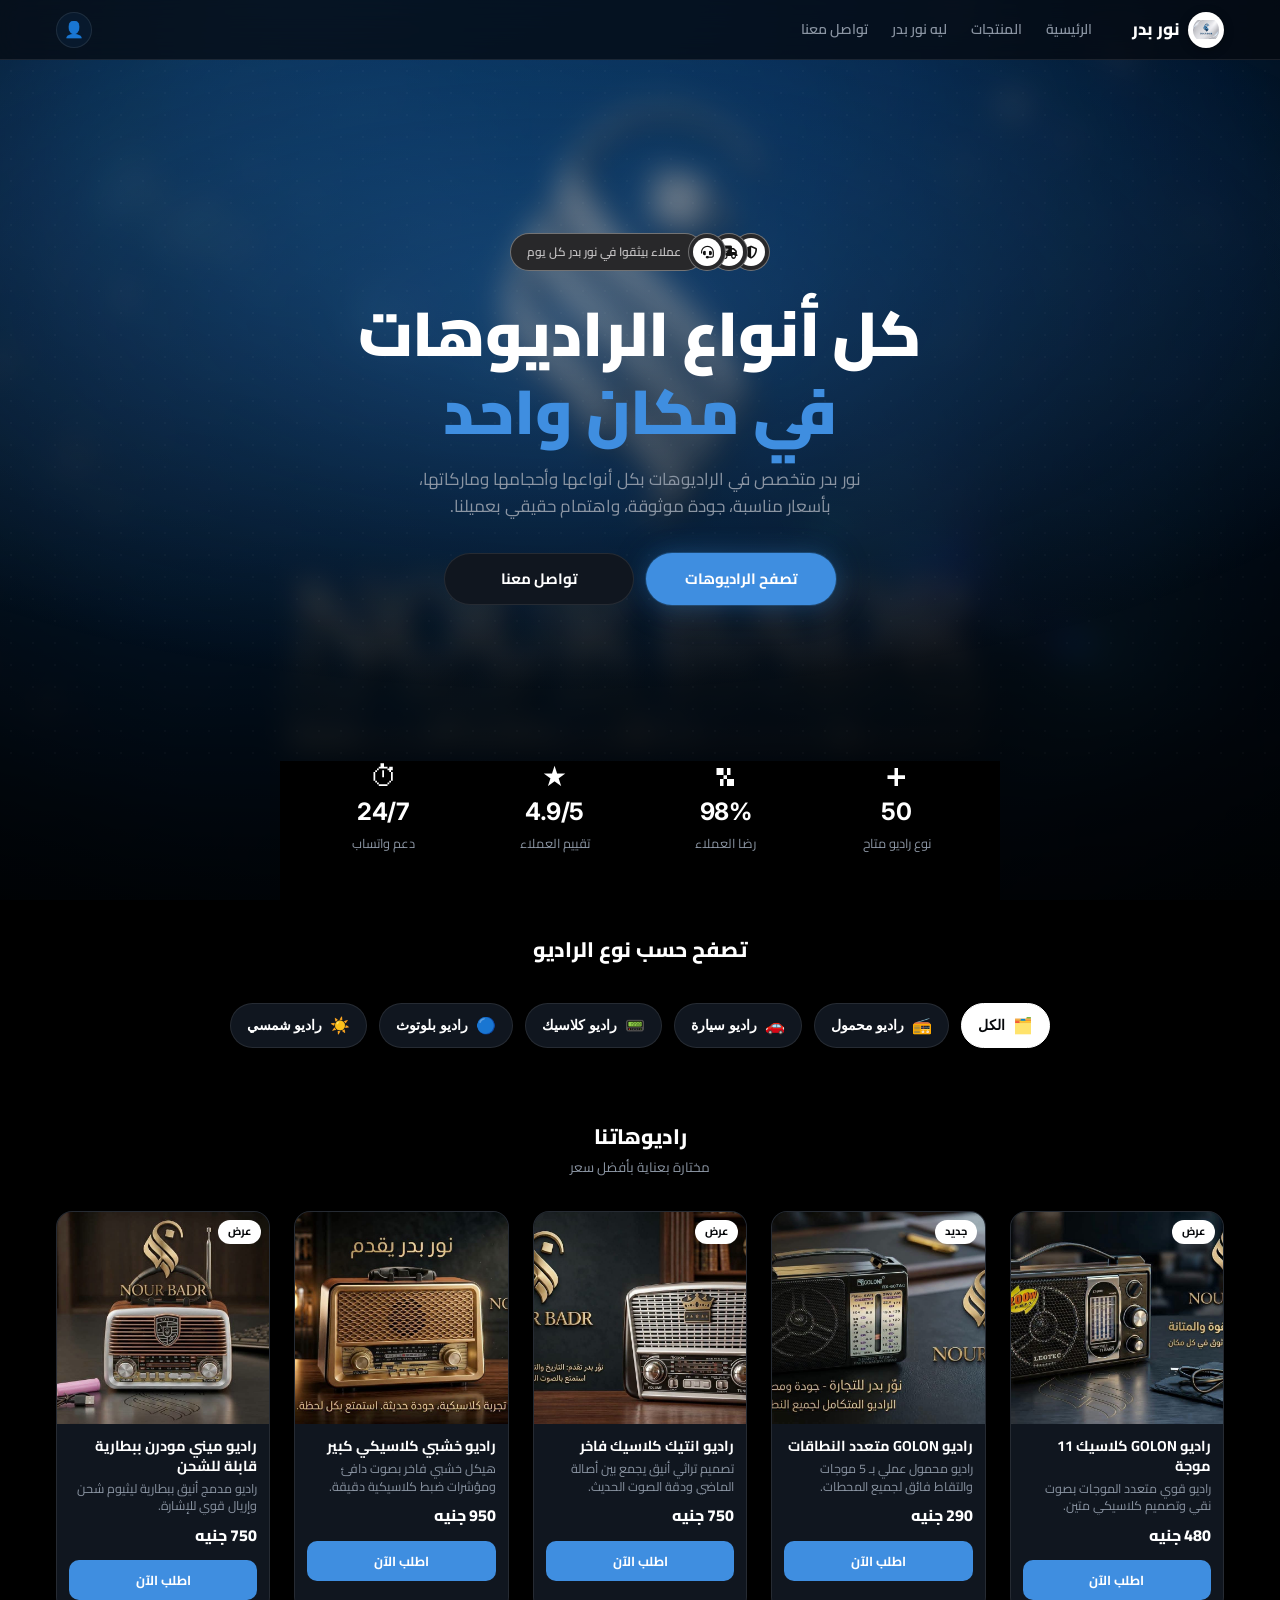
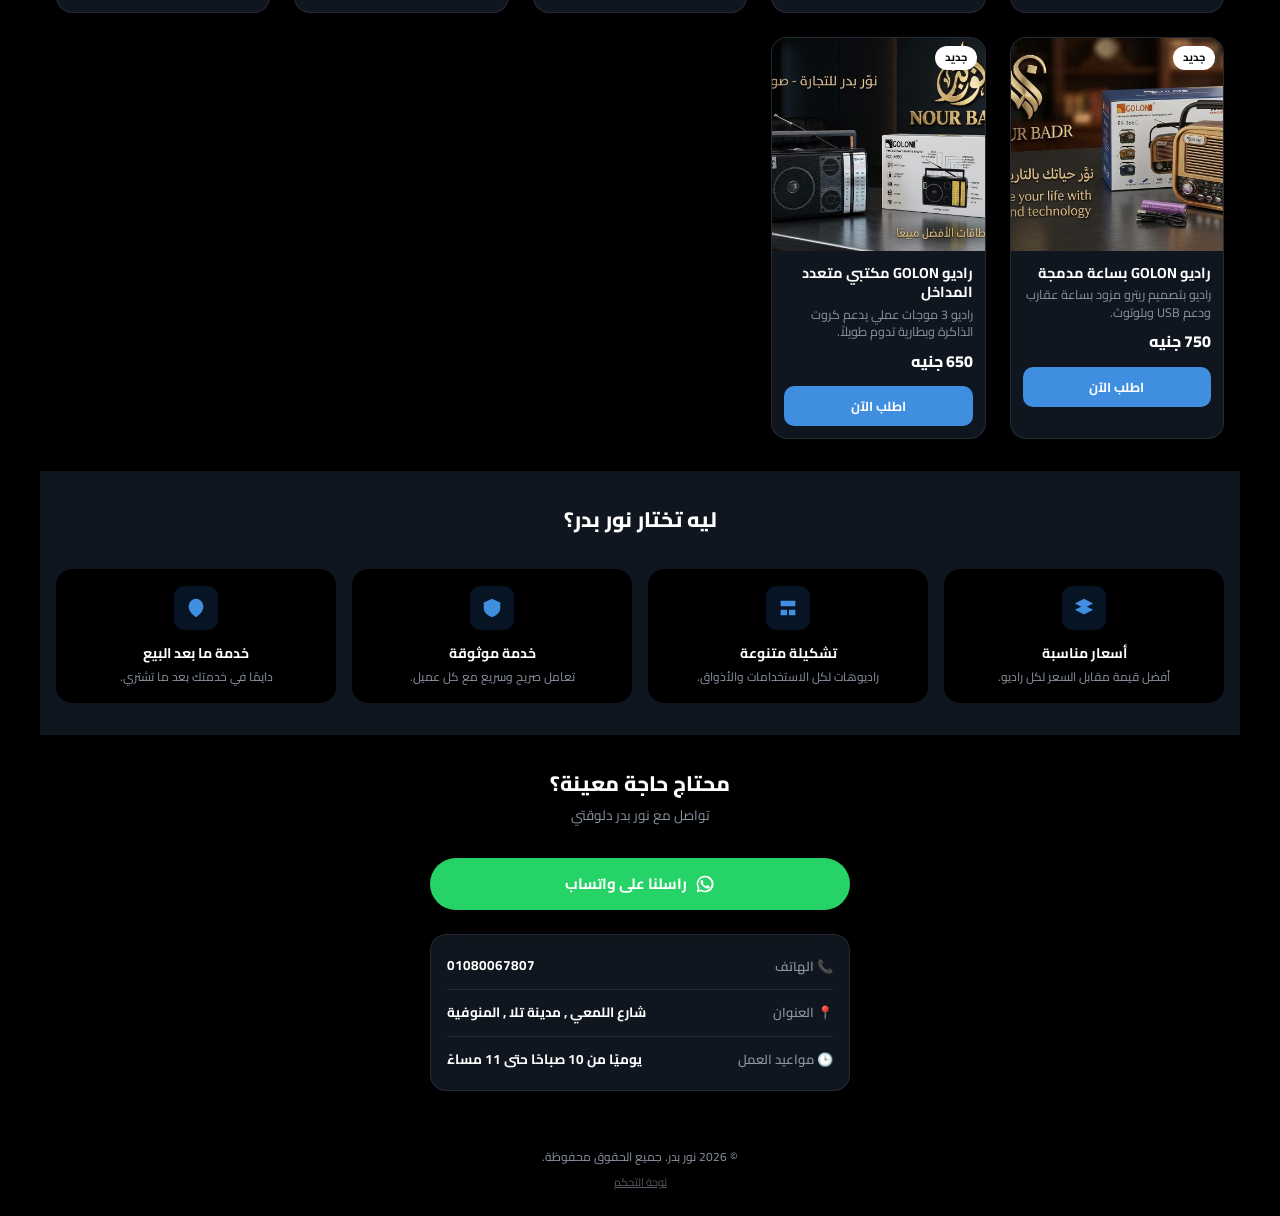
==== commit d4849cf8: "Update index.html" ====
--- a/index.html
+++ b/index.html
@@ -42,7 +42,7 @@
   <header class="topbar">
     <div class="topbar__inner">
       <img src="images/logo.png" alt="شعار نور بدر" class="topbar__logo" onerror="this.classList.add('img-fallback')">
-      <span class="topbar__name"> Nour_Badr </span>
+      <span class="topbar__name">نور بدر</span>
 
       <nav class="topbar__nav" aria-label="روابط سريعة">
         <a href="#home">الرئيسية</a>
--- a/css/style.css
+++ b/css/style.css
@@ -1,12 +1,8 @@
-/* ==========================================================================
-   نور بدر — Stylesheet
-   الألوان والمساحات والخطوط معرّفة كلها في المتغيرات (Variables) تحت.
-   لو حبيت تغيّر لون أساسي في الموقع كله، غيّره من هنا فقط.
-   ========================================================================== */
+
 
 :root {
   /* ---------- الألوان (نور بدر - نسخة داكنة/سينمائية) ---------- */
-  --color-white: #10161f;       /* لون الكروت والأسطح (كان أبيض، بقى سطح غامق) */
+  --color-white: #10161f;       /* لون الكروت والأسطح */
   --color-white-solid: #ffffff; /* أبيض حقيقي - يستخدم بس للوجو والأزرار البيضاء */
   --color-bg: #000000;          /* خلفية الصفحة الأساسية */
   --color-light-blue: rgba(47, 127, 214, 0.16);      /* لمسة زرقاء شفافة للخلفيات */
